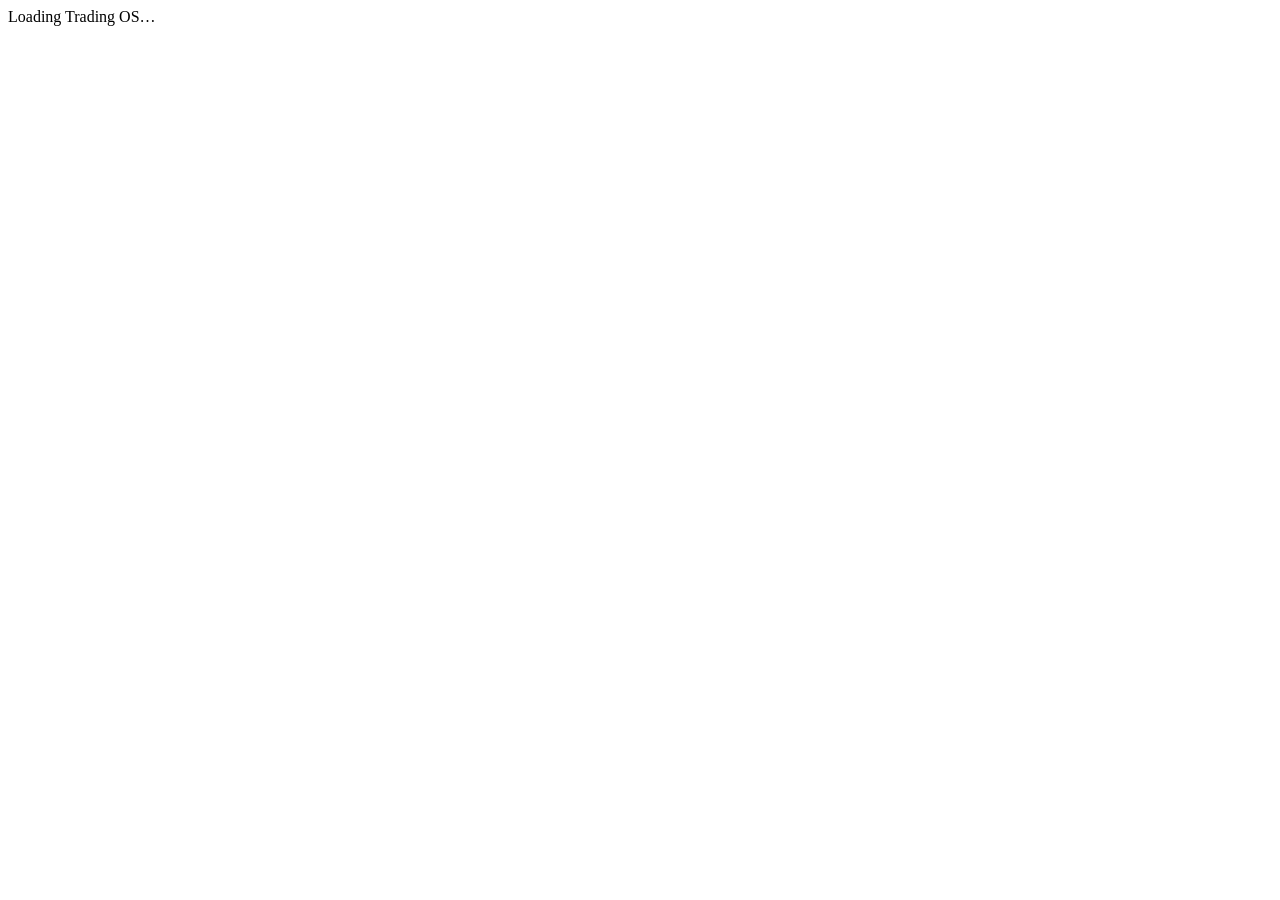
==== trader_ai/src/tradeintel/ui/static/index.html @ 8420f35d "Add Trading OS: local dashboard, agent trace inspector and in-app companion - tradeintel ui: stdlib " ====
<!doctype html>
<html lang="en">
<head>
  <meta charset="utf-8">
  <meta name="viewport" content="width=device-width, initial-scale=1">
  <meta name="ti-token" content="__TI_TOKEN__">
  <title>Trading OS</title>
  <link rel="icon" href="data:,">
  <link rel="stylesheet" href="/css/app.css">
  <script src="/vendor/lightweight-charts.standalone.production.js"></script>
  <script type="module" src="/js/app.js"></script>
</head>
<body>
  <div id="app"><div class="state"><div class="t">Loading Trading OS…</div></div></div>
  <noscript>The Trading OS needs JavaScript.</noscript>
</body>
</html>
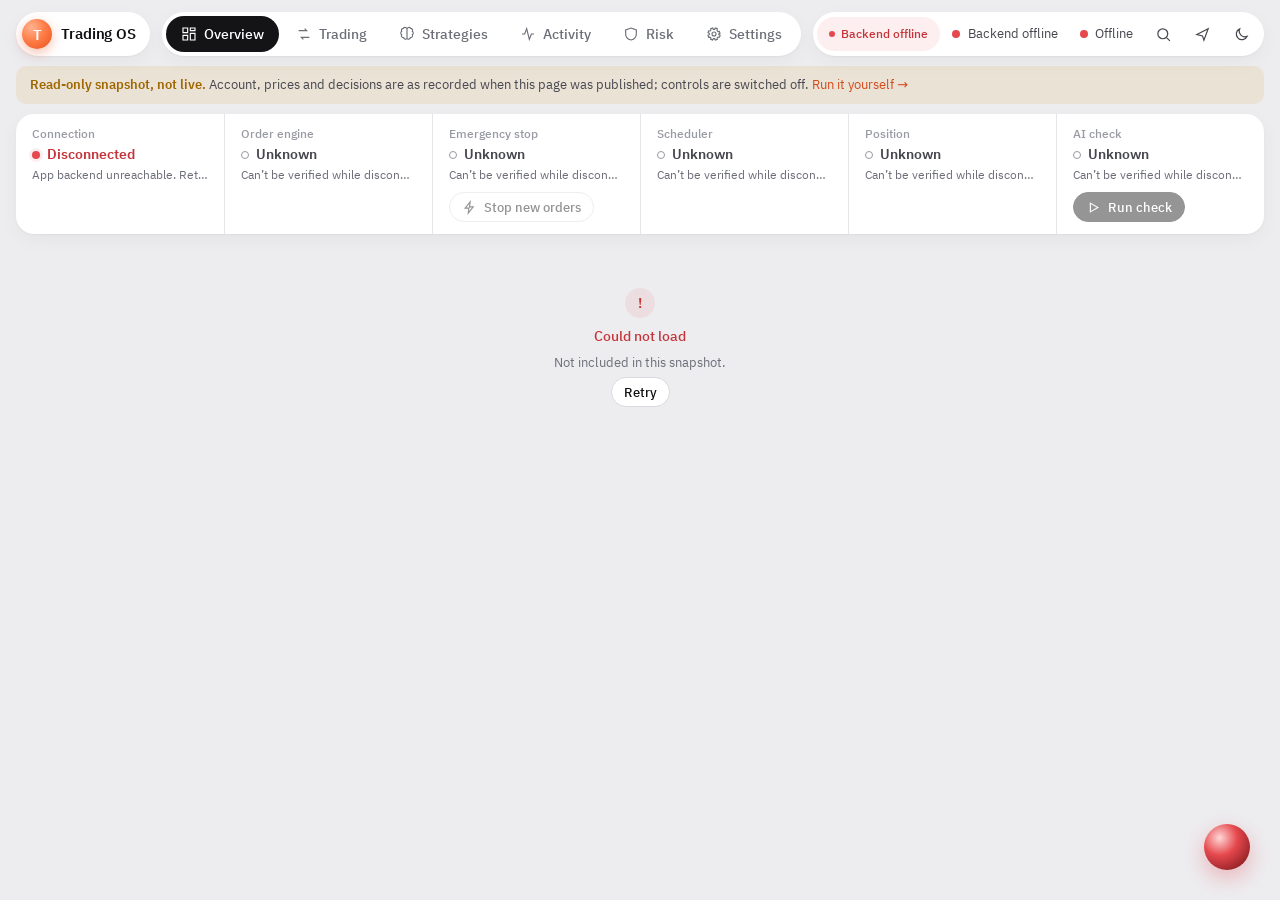
==== commit 2442fe81: "Publish a read-only snapshot of the dashboard on GitHub Pages - `tradeintel ui-export` writes the ap" ====
--- a/trader_ai/src/tradeintel/ui/static/index.html
+++ b/trader_ai/src/tradeintel/ui/static/index.html
@@ -6,9 +6,9 @@
   <meta name="ti-token" content="__TI_TOKEN__">
   <title>Trading OS</title>
   <link rel="icon" href="data:,">
-  <link rel="stylesheet" href="/css/app.css">
-  <script src="/vendor/lightweight-charts.standalone.production.js"></script>
-  <script type="module" src="/js/app.js"></script>
+  <link rel="stylesheet" href="css/app.css">
+  <script src="vendor/lightweight-charts.standalone.production.js"></script>
+  <script type="module" src="js/app.js"></script>
 </head>
 <body>
   <div id="app"><div class="state"><div class="t">Loading Trading OS…</div></div></div>
--- a/trader_ai/src/tradeintel/ui/static/css/app.css
+++ b/trader_ai/src/tradeintel/ui/static/css/app.css
@@ -0,0 +1,611 @@
+/* Trading OS design system — "soft canvas".
+   A light grey canvas with white, generously rounded cards; navigation lives in floating pills with a
+   black indicator that slides to the active tab; one warm orange accent marks the hero card and focus.
+   Colour still always means something: green = gain / healthy, red = loss / stopped / error,
+   amber = caution, grey = off or unknown, violet = text the AI itself produced.
+   Motion: content reveals from a soft blur with a short stagger, balances count up, meters grow,
+   charts draw left to right. All of it is off for prefers-reduced-motion.
+   A dark theme ([data-theme="dark"]) uses the same tokens. */
+
+@font-face { font-family: "Plex Sans"; src: url("../fonts/ibm-plex-sans-latin-400-normal.woff2") format("woff2"); font-weight: 400; font-display: swap; }
+@font-face { font-family: "Plex Sans"; src: url("../fonts/ibm-plex-sans-latin-500-normal.woff2") format("woff2"); font-weight: 500; font-display: swap; }
+@font-face { font-family: "Plex Sans"; src: url("../fonts/ibm-plex-sans-latin-600-normal.woff2") format("woff2"); font-weight: 600; font-display: swap; }
+@font-face { font-family: "Plex Mono"; src: url("../fonts/ibm-plex-mono-latin-400-normal.woff2") format("woff2"); font-weight: 400; font-display: swap; }
+@font-face { font-family: "Plex Mono"; src: url("../fonts/ibm-plex-mono-latin-500-normal.woff2") format("woff2"); font-weight: 500; font-display: swap; }
+
+:root {
+  /* surfaces */
+  --bg: #ededf0;
+  --bg-2: #f5f5f7;
+  --surface: #ffffff;
+  --surface-2: #f4f4f6;
+  --surface-3: #e9e9ed;
+  --border: #e6e6ea;
+  --border-2: #dadade;
+  --border-3: #c5c5cc;
+  --row-hover: #f8f8fa;
+  --row-sel: #fff4ef;
+  /* text */
+  --text: #111114;
+  --text-2: #45464e;
+  --muted: #6c6e78;
+  --dim: #989aa3;
+  /* ink = primary buttons and the active nav pill */
+  --ink: #141416;
+  --on-ink: #ffffff;
+  /* meaning */
+  --accent: #f2602f;
+  --accent-text: #d24a1b;
+  --accent-bg: rgba(242, 96, 47, .1);
+  --hero-a: #ff7d48;
+  --hero-b: #e9501d;
+  --pos: #16a56c;
+  --pos-text: #0d8656;
+  --pos-bg: rgba(22, 165, 108, .1);
+  --neg: #e5484d;
+  --neg-text: #c4343a;
+  --neg-bg: rgba(229, 72, 77, .09);
+  --warn: #d98c00;
+  --warn-text: #9f6700;
+  --warn-bg: rgba(217, 140, 0, .11);
+  --ai: #7a5cf5;
+  --ai-text: #5f43da;
+  --ai-bg: rgba(122, 92, 245, .09);
+  --info: #2f6fe4;
+  --info-text: #2257be;
+  --info-bg: rgba(47, 111, 228, .08);
+  /* chart */
+  --chart-bg: #ffffff;
+  --chart-grid: #f1f1f4;
+  --chart-text: #8b8d96;
+  --legend-bg: rgba(255, 255, 255, .88);
+  --overlay: rgba(24, 24, 30, .32);
+  /* shape */
+  --r: 10px;
+  --r-sm: 8px;
+  --r-lg: 18px;
+  --pill: 999px;
+  --shadow: 0 1px 2px rgba(17, 17, 22, .04), 0 6px 20px rgba(17, 17, 22, .04);
+  --shadow-up: 0 2px 4px rgba(17, 17, 22, .05), 0 12px 30px rgba(17, 17, 22, .07);
+  --shadow-pop: 0 24px 60px rgba(17, 17, 22, .18), 0 0 0 1px var(--border);
+  /* type */
+  --font: "Plex Sans", "Segoe UI Variable Text", system-ui, sans-serif;
+  --mono: "Plex Mono", "Cascadia Mono", Consolas, monospace;
+  /* motion */
+  --ease: cubic-bezier(.2, .75, .2, 1);
+  --spring: cubic-bezier(.34, 1.3, .5, 1);
+  --fast: .15s;
+  --med: .28s;
+  color-scheme: light;
+}
+
+:root[data-theme="dark"] {
+  --bg: #0b0c0e;
+  --bg-2: #101114;
+  --surface: #15161a;
+  --surface-2: #1b1d22;
+  --surface-3: #24262c;
+  --border: #24262d;
+  --border-2: #2f323a;
+  --border-3: #3d414b;
+  --row-hover: #191b20;
+  --row-sel: #2a1d18;
+  --text: #ededf0;
+  --text-2: #b9bcc5;
+  --muted: #8b8f9a;
+  --dim: #62666f;
+  --ink: #f1f1f3;
+  --on-ink: #111114;
+  --accent: #ff6d3a;
+  --accent-text: #ff8d63;
+  --accent-bg: rgba(255, 109, 58, .13);
+  --pos: #25c585;
+  --pos-text: #3fd696;
+  --pos-bg: rgba(37, 197, 133, .12);
+  --neg: #f2555a;
+  --neg-text: #ff8a8e;
+  --neg-bg: rgba(242, 85, 90, .12);
+  --warn: #f0b03f;
+  --warn-text: #f5c46a;
+  --warn-bg: rgba(240, 176, 63, .12);
+  --ai: #a594f5;
+  --ai-text: #c4b9ff;
+  --ai-bg: rgba(165, 148, 245, .12);
+  --info: #5b97ff;
+  --info-text: #8db6ff;
+  --info-bg: rgba(91, 151, 255, .12);
+  --chart-bg: #15161a;
+  --chart-grid: #1d1f24;
+  --chart-text: #7d818b;
+  --legend-bg: rgba(21, 22, 26, .85);
+  --overlay: rgba(4, 5, 7, .66);
+  --shadow: 0 1px 2px rgba(0, 0, 0, .3);
+  --shadow-up: 0 2px 4px rgba(0, 0, 0, .35), 0 12px 30px rgba(0, 0, 0, .3);
+  --shadow-pop: 0 24px 60px rgba(0, 0, 0, .6), 0 0 0 1px var(--border-2);
+  color-scheme: dark;
+}
+
+* { box-sizing: border-box; }
+html, body { margin: 0; height: 100%; }
+body { background: var(--bg); color: var(--text); font: 13.5px/1.5 var(--font); -webkit-font-smoothing: antialiased; overflow: hidden; transition: background var(--med), color var(--med); }
+button, input, select, textarea { font: inherit; color: inherit; }
+a { color: var(--accent-text); text-decoration: none; }
+a:hover { text-decoration: underline; }
+:focus-visible { outline: 2px solid var(--accent); outline-offset: 2px; border-radius: 6px; }
+::selection { background: rgba(242, 96, 47, .25); }
+.mono, .num { font-family: var(--mono); font-variant-numeric: tabular-nums; }
+.num { text-align: right; white-space: nowrap; }
+.muted { color: var(--muted); }
+.dim { color: var(--dim); }
+.pos { color: var(--pos-text); }
+.neg { color: var(--neg-text); }
+.warn { color: var(--warn-text); }
+.ai { color: var(--ai-text); }
+.small { font-size: 12.5px; }
+.nowrap { white-space: nowrap; }
+.sr-only { position: absolute; width: 1px; height: 1px; overflow: hidden; clip: rect(0 0 0 0); }
+
+/* ============================================================ shell: floating pills */
+.shell { display: flex; flex-direction: column; height: 100vh; }
+.hdr { flex: none; display: flex; align-items: center; gap: 10px; padding: 12px 16px 10px; position: relative; z-index: 35; }
+.pillbox { display: flex; align-items: center; gap: 2px; height: 44px; padding: 4px; border-radius: var(--pill); background: var(--surface); box-shadow: var(--shadow); min-width: 0; }
+.brand { display: flex; align-items: center; gap: 9px; padding: 0 14px 0 6px; color: var(--text); }
+.brand:hover { text-decoration: none; }
+.brand-mark {
+  width: 30px; height: 30px; flex: none; border-radius: 50%; display: grid; place-items: center; color: #fff; font: 600 15px/1 var(--font);
+  background: radial-gradient(circle at 32% 28%, #ffb38f, var(--hero-a) 45%, var(--hero-b));
+  box-shadow: 0 4px 12px rgba(233, 80, 29, .35);
+}
+.brand-mark::before { content: "T"; }
+.brand-name { font-weight: 600; font-size: 14.5px; letter-spacing: -.1px; white-space: nowrap; }
+.tabs { position: relative; overflow-x: auto; scrollbar-width: none; margin: 0 auto; }
+.tabs::-webkit-scrollbar { display: none; }
+.tabs a {
+  position: relative; z-index: 1; display: inline-flex; align-items: center; gap: 7px; height: 36px; padding: 0 15px; border-radius: var(--pill);
+  color: var(--muted); font-weight: 500; white-space: nowrap; transition: color var(--med) var(--ease);
+}
+.tabs a svg { width: 16px; height: 16px; stroke: currentColor; fill: none; stroke-width: 1.7; flex: none; }
+.tabs a:hover { color: var(--text); text-decoration: none; }
+.tabs a.active { color: var(--on-ink); }
+.tab-ind { position: absolute; z-index: 0; top: 4px; left: 0; height: 36px; width: 0; border-radius: var(--pill); background: var(--ink); transition: transform .42s var(--spring), width .42s var(--spring); }
+.tabs .badge { height: 18px; padding: 0 6px; font-size: 11px; }
+.tools { flex: none; }
+.env-chip {
+  display: inline-flex; align-items: center; gap: 6px; height: 34px; padding: 0 12px; border-radius: var(--pill); white-space: nowrap;
+  font-size: 12px; font-weight: 500; color: var(--text-2); background: var(--surface-2);
+}
+.env-chip::before { content: ""; width: 6px; height: 6px; border-radius: 50%; background: var(--pos); }
+.env-chip.bad { color: var(--neg-text); background: var(--neg-bg); }
+.env-chip.bad::before { background: var(--neg); }
+.hbtn {
+  position: relative; display: inline-flex; align-items: center; justify-content: center; gap: 7px; height: 36px; min-width: 36px; padding: 0 10px; border-radius: var(--pill); cursor: pointer;
+  border: 0; background: transparent; color: var(--text-2); font-size: 13px; white-space: nowrap;
+  transition: background var(--fast), color var(--fast), transform var(--fast);
+}
+.hbtn:hover { background: var(--surface-2); color: var(--text); }
+.hbtn:active { transform: scale(.96); }
+.hbtn svg { width: 17px; height: 17px; stroke: currentColor; fill: none; stroke-width: 1.7; }
+.hbtn .dot { width: 8px; height: 8px; border-radius: 50%; background: var(--pos); }
+.hbtn.warn .dot { background: var(--warn); }
+.hbtn.bad .dot { background: var(--neg); }
+
+.snapshot-banner { flex: none; margin: 0 16px 10px; padding: 9px 14px; border-radius: var(--r); background: var(--warn-bg); color: var(--text-2); font-size: 13px; }
+.snapshot-banner b { color: var(--warn-text); }
+
+/* ============================================================ system status strip (the single source of "what is running") */
+.strip {
+  flex: none; display: grid; grid-template-columns: repeat(6, minmax(0, 1fr)); margin: 0 16px; background: var(--surface);
+  border-radius: var(--r-lg); box-shadow: var(--shadow); position: relative; z-index: 20; overflow: hidden;
+}
+.cell { padding: 11px 16px 12px; min-width: 0; display: grid; grid-template-columns: minmax(0, 1fr); align-content: start; }
+.cell + .cell { border-left: 1px solid var(--border); }
+.cell-k { grid-column: 1; font-size: 11.5px; font-weight: 500; color: var(--dim); white-space: nowrap; }
+.cell-v { grid-column: 1; margin-top: 2px; min-width: 0; }
+.cell-s { grid-column: 1; font-size: 12px; color: var(--muted); white-space: nowrap; overflow: hidden; text-overflow: ellipsis; margin-top: 1px; }
+/* the action sits under the status it changes, so it never covers the label at any width */
+.cell-a { margin-top: 8px; }
+.cell-a .btn { height: 30px; padding: 0 13px; font-size: 12.5px; }
+
+/* status label: dot + word. Tone is the only thing that changes colour. */
+.sbadge { display: inline-flex; align-items: center; gap: 7px; font-weight: 600; font-size: 14px; color: var(--text); white-space: nowrap; transition: color var(--med); }
+.sbadge i { width: 8px; height: 8px; border-radius: 50%; background: var(--dim); flex: none; transition: background var(--med), box-shadow var(--med); }
+.sbadge.pos i { background: var(--pos); box-shadow: 0 0 0 3px var(--pos-bg); }
+.sbadge.neg { color: var(--neg-text); } .sbadge.neg i { background: var(--neg); box-shadow: 0 0 0 3px var(--neg-bg); }
+.sbadge.warn { color: var(--warn-text); } .sbadge.warn i { background: var(--warn); box-shadow: 0 0 0 3px var(--warn-bg); }
+.sbadge.accent { color: var(--info-text); } .sbadge.accent i { background: var(--info); }
+.sbadge.mute { color: var(--text-2); } .sbadge.mute i { background: transparent; border: 1.5px solid var(--dim); }
+.sbadge.live i { animation: ping 1.8s var(--ease) infinite; }
+.sbadge.busy i { background: transparent; border: 2px solid var(--info); border-top-color: transparent; animation: spin .8s linear infinite; box-shadow: none; }
+.sbadge.chg { animation: chg .6s var(--ease); }
+@keyframes chg { from { opacity: 0; filter: blur(4px); transform: translateY(4px); } to { opacity: 1; filter: none; transform: none; } }
+@keyframes ping { 0% { box-shadow: 0 0 0 0 rgba(22, 165, 108, .45); } 100% { box-shadow: 0 0 0 8px rgba(22, 165, 108, 0); } }
+
+@media (max-width: 1180px) {
+  .strip { grid-template-columns: repeat(3, minmax(0, 1fr)); }
+  .cell:nth-child(3n + 1) { border-left: 0; }
+  .cell:nth-child(n + 4) { border-top: 1px solid var(--border); }
+}
+@media (max-width: 640px) {
+  .strip { grid-template-columns: repeat(2, minmax(0, 1fr)); margin: 0 10px; }
+  .cell { padding: 9px 12px 10px; }
+  .cell:nth-child(n) { border-left: 0; border-top: 1px solid var(--border); }
+  .cell:nth-child(even) { border-left: 1px solid var(--border); }
+  .cell:nth-child(-n + 2) { border-top: 0; }
+  .cell-s { display: none; }
+  .cell-a .btn { width: 100%; }
+  .sbadge { font-size: 13px; }
+}
+
+/* ============================================================ content + page header */
+.content { flex: 1; overflow: auto; padding: 22px 16px 96px; }
+.content > * { max-width: 1560px; margin-left: auto; margin-right: auto; }
+.page-head { display: flex; align-items: flex-end; gap: 16px; flex-wrap: wrap; margin-bottom: 18px; padding: 0 4px; }
+.page-head h1 { margin: 0; font-size: 30px; line-height: 1.15; font-weight: 600; letter-spacing: -.8px; }
+.page-head p { margin: 6px 0 0; color: var(--muted); max-width: 760px; }
+.page-head .subnav { margin-left: auto; }
+.subnav { position: relative; display: inline-flex; padding: 4px; gap: 2px; border-radius: var(--pill); background: var(--surface); box-shadow: var(--shadow); }
+.subnav a { height: 32px; padding: 0 14px; display: inline-flex; align-items: center; border-radius: var(--pill); color: var(--muted); font-weight: 500; font-size: 13px; white-space: nowrap; transition: background var(--med), color var(--med); }
+.subnav a:hover { color: var(--text); text-decoration: none; }
+.subnav a.on { background: var(--ink); color: var(--on-ink); }
+
+/* page entrance (from the reference): heading then cards reveal from a soft blur, staggered by --i */
+@keyframes reveal { from { opacity: 0; filter: blur(8px); transform: translateY(12px) scale(.985); } to { opacity: 1; filter: blur(0); transform: none; } }
+.page > .page-head { animation: reveal .55s var(--ease) both; }
+.page .kpi, .page .panel, .page > .stack > .note, .page .brain-stage { animation: reveal .6s var(--ease) both; animation-delay: calc(var(--i, 0) * 45ms + 80ms); }
+
+/* ============================================================ buttons & inputs */
+.btn {
+  display: inline-flex; align-items: center; justify-content: center; gap: 7px; height: 36px; padding: 0 16px; border-radius: var(--pill);
+  border: 1px solid var(--border-2); background: var(--surface); color: var(--text); cursor: pointer; white-space: nowrap; font-weight: 500;
+  transition: background var(--fast), border-color var(--fast), color var(--fast), transform var(--fast), box-shadow var(--fast), opacity var(--fast);
+}
+.btn:hover:not(:disabled) { background: var(--surface-2); border-color: var(--border-3); text-decoration: none; }
+.btn:active:not(:disabled) { transform: scale(.97); }
+.btn:disabled { opacity: .45; cursor: not-allowed; }
+.btn[aria-busy="true"]:disabled { opacity: .85; cursor: progress; }
+.btn.primary { background: var(--ink); border-color: var(--ink); color: var(--on-ink); }
+.btn.primary:hover:not(:disabled) { background: var(--ink); border-color: var(--ink); box-shadow: 0 6px 16px rgba(17, 17, 22, .22); transform: translateY(-1px); }
+.btn.danger { background: var(--neg-bg); border-color: transparent; color: var(--neg-text); }
+.btn.danger:hover:not(:disabled) { background: var(--neg); border-color: var(--neg); color: #fff; }
+.btn.ghost { background: transparent; border-color: transparent; color: var(--text-2); }
+.btn.ghost:hover:not(:disabled) { background: var(--surface-2); color: var(--text); }
+.btn.sm { height: 30px; padding: 0 12px; font-size: 12.5px; }
+.btn.icon { width: 36px; padding: 0; }
+.btn.icon.sm { width: 30px; }
+.btn svg { width: 15px; height: 15px; stroke: currentColor; fill: none; stroke-width: 1.8; flex: none; }
+kbd { font: 11px var(--mono); padding: 1px 6px; border-radius: 5px; border: 1px solid var(--border-2); background: var(--bg-2); color: var(--muted); }
+.input, select.input, textarea.input {
+  height: 36px; padding: 0 12px; border-radius: var(--r); border: 1px solid var(--border-2); background: var(--surface); outline: none; min-width: 0;
+  transition: border-color var(--fast), box-shadow var(--fast);
+}
+textarea.input { height: auto; padding: 8px 12px; resize: vertical; }
+.input:focus { border-color: var(--accent); box-shadow: 0 0 0 3px var(--accent-bg); }
+.seg { display: inline-flex; padding: 3px; gap: 2px; border-radius: var(--pill); background: var(--surface-2); }
+.seg button { border: 0; background: transparent; color: var(--muted); padding: 0 11px; height: 28px; border-radius: var(--pill); cursor: pointer; font-size: 12.5px; font-weight: 500; transition: background var(--med) var(--ease), color var(--med), box-shadow var(--med); }
+.seg button:hover:not(:disabled) { color: var(--text); }
+.seg button.on { background: var(--surface); color: var(--text); box-shadow: 0 1px 3px rgba(17, 17, 22, .12); }
+.seg button:disabled { color: var(--dim); cursor: not-allowed; }
+.check { display: inline-flex; align-items: center; gap: 6px; color: var(--text-2); font-size: 13px; cursor: pointer; user-select: none; }
+.check input { accent-color: var(--accent); margin: 0; }
+
+/* ============================================================ layout */
+.grid { display: grid; grid-template-columns: repeat(12, minmax(0, 1fr)); gap: 16px; }
+.c3 { grid-column: span 3; } .c4 { grid-column: span 4; } .c5 { grid-column: span 5; } .c6 { grid-column: span 6; }
+.c7 { grid-column: span 7; } .c8 { grid-column: span 8; } .c9 { grid-column: span 9; } .c12 { grid-column: span 12; }
+@media (max-width: 1280px) {
+  .c3, .c9 { grid-column: span 12; } .c4, .c8 { grid-column: span 6; }
+  .grid > .c4:last-child:nth-child(odd) { grid-column: span 12; }
+  .hide-md { display: none !important; }
+}
+@media (max-width: 1100px) { .env-chip { display: none; } }
+@media (max-width: 900px) {
+  .grid > * { grid-column: span 12 !important; }
+  .content { padding: 16px 10px 96px; }
+  .hdr { padding: 10px 10px 8px; gap: 6px; }
+  .brand-name, .hbtn .label { display: none; }
+  .brand { padding: 0 4px; }
+  .tabs a { padding: 0 11px; }
+  .tabs a span { display: none; }
+  .tabs a.active span { display: inline; }
+  .page-head h1 { font-size: 24px; }
+  .page-head .subnav { margin-left: 0; max-width: 100%; overflow-x: auto; }
+}
+@media (max-width: 640px) { .tools .activity, .tools .kbd-hint { display: none; } }
+.row { display: flex; align-items: center; gap: 10px; flex-wrap: wrap; }
+.row.end { justify-content: flex-end; }
+.stack { display: flex; flex-direction: column; gap: 10px; }
+
+/* ============================================================ panels */
+.panel { background: var(--surface); border-radius: var(--r-lg); min-width: 0; display: flex; flex-direction: column; box-shadow: var(--shadow); transition: box-shadow var(--med); }
+.panel-h { display: flex; align-items: center; gap: 10px; padding: 16px 18px 0; min-height: 46px; flex-wrap: wrap; }
+.panel-h h2 { font-size: 14.5px; line-height: 1.3; font-weight: 600; color: var(--text); margin: 0; letter-spacing: -.1px; }
+.panel-h .meta { color: var(--dim); font-size: 12px; }
+.panel-h .tools { margin-left: auto; display: flex; gap: 6px; align-items: center; flex-wrap: wrap; }
+.panel-b { padding: 12px 18px 18px; min-width: 0; flex: 1; }
+.panel-b.flush { padding: 6px 0 6px; }
+.panel-f { padding: 11px 18px; border-top: 1px solid var(--border); color: var(--muted); font-size: 12px; }
+
+/* KPI tiles (the reference's balance cards); the first one is the orange hero */
+.kpis { display: grid; grid-template-columns: repeat(6, minmax(0, 1fr)); gap: 16px; }
+@media (max-width: 1280px) { .kpis { grid-template-columns: repeat(3, minmax(0, 1fr)); } }
+@media (max-width: 640px) { .kpis { grid-template-columns: repeat(2, minmax(0, 1fr)); gap: 10px; } }
+.kpi { position: relative; background: var(--surface); border-radius: var(--r-lg); padding: 15px 18px 16px; min-width: 0; box-shadow: var(--shadow); transition: transform var(--med) var(--ease), box-shadow var(--med); overflow: hidden; }
+.kpi:hover { transform: translateY(-2px); box-shadow: var(--shadow-up); }
+.kpi-k { color: var(--muted); font-size: 12.5px; font-weight: 500; }
+.kpi-v { font: 600 24px/1.25 var(--font); font-variant-numeric: tabular-nums; letter-spacing: -.5px; margin-top: 8px; white-space: nowrap; overflow: hidden; text-overflow: ellipsis; transition: color var(--med); }
+.kpi-v.na { color: var(--dim); }
+.kpi-s { font-size: 12px; color: var(--dim); margin-top: 6px; white-space: nowrap; overflow: hidden; text-overflow: ellipsis; }
+.kpi.hero { background: linear-gradient(150deg, var(--hero-a), var(--hero-b)); color: #fff; box-shadow: 0 10px 28px rgba(233, 80, 29, .3); }
+.kpi.hero::after { content: ""; position: absolute; right: -40px; top: -40px; width: 140px; height: 140px; border-radius: 50%; background: radial-gradient(circle, rgba(255, 255, 255, .28), transparent 70%); pointer-events: none; }
+.kpi.hero .kpi-k, .kpi.hero .kpi-s { color: rgba(255, 255, 255, .82); }
+.kpi.hero .kpi-v, .kpi.hero .kpi-v.na { color: #fff; }
+.chip { display: inline-flex; align-items: center; height: 20px; padding: 0 7px; border-radius: var(--pill); font: 500 11.5px var(--mono); background: var(--surface-2); color: var(--text-2); margin-right: 6px; }
+.chip.pos { background: var(--pos-bg); color: var(--pos-text); } .chip.neg { background: var(--neg-bg); color: var(--neg-text); }
+.kpi.hero .chip { background: rgba(255, 255, 255, .2); color: #fff; }
+@media (max-width: 640px) { .kpi-v { font-size: 19px; } }
+.flash-up { animation: flashUp .9s var(--ease); }
+.flash-down { animation: flashDown .9s var(--ease); }
+@keyframes flashUp { 0% { color: var(--pos); } }
+@keyframes flashDown { 0% { color: var(--neg); } }
+
+/* stat strip (backtest results) */
+.strip-stats { display: grid; grid-template-columns: repeat(auto-fit, minmax(130px, 1fr)); gap: 1px; background: var(--border); border-radius: var(--r); overflow: hidden; }
+.stat { padding: 12px 14px; background: var(--surface); min-width: 0; }
+.stat .k { color: var(--muted); font-size: 12px; }
+.stat .v { font: 500 17px/1.35 var(--mono); margin-top: 2px; font-variant-numeric: tabular-nums; overflow-wrap: anywhere; }
+.stat .s { color: var(--dim); font-size: 11.5px; margin-top: 2px; }
+
+/* tables */
+.tbl-wrap { overflow: auto; }
+table.tbl { width: 100%; border-collapse: collapse; font-size: 13px; }
+.tbl th {
+  position: sticky; top: 0; z-index: 1; background: var(--surface); text-align: left; font-weight: 500; color: var(--dim);
+  font-size: 12px; padding: 9px 18px 9px 0; border-bottom: 1px solid var(--border); white-space: nowrap;
+}
+.tbl td { padding: 10px 18px 10px 0; border-bottom: 1px solid var(--border); vertical-align: top; }
+.tbl th:first-child, .tbl td:first-child { padding-left: 18px; }
+.tbl tr:last-child td { border-bottom: 0; }
+.tbl tbody tr { transition: background var(--fast); }
+.tbl tbody tr:hover td { background: var(--row-hover); }
+.tbl tr.sel td { background: var(--row-sel); }
+.tbl tr.sel td:first-child { box-shadow: inset 3px 0 0 var(--accent); }
+.tbl tr.click { cursor: pointer; }
+.tbl th.num, .tbl td.num { text-align: right; }
+
+.kv { display: grid; grid-template-columns: max-content 1fr; gap: 8px 18px; margin: 0; }
+.kv dt { color: var(--muted); }
+.kv dd { margin: 0; min-width: 0; overflow-wrap: anywhere; }
+
+.badge {
+  display: inline-flex; align-items: center; gap: 4px; padding: 0 9px; height: 22px; border-radius: var(--pill);
+  font-size: 11.5px; font-weight: 500; white-space: nowrap; color: var(--text-2); background: var(--surface-2);
+}
+.badge.pos { color: var(--pos-text); background: var(--pos-bg); }
+.badge.neg { color: var(--neg-text); background: var(--neg-bg); }
+.badge.warn { color: var(--warn-text); background: var(--warn-bg); }
+.badge.ai { color: var(--ai-text); background: var(--ai-bg); }
+.badge.info { color: var(--info-text); background: var(--info-bg); }
+
+/* states */
+.state { display: flex; flex-direction: column; align-items: center; justify-content: center; gap: 6px; padding: 32px 18px; color: var(--muted); text-align: center; }
+.state .t { color: var(--text); font-weight: 500; }
+.state.err .t { color: var(--neg-text); }
+.state.err::before { content: "!"; width: 30px; height: 30px; border-radius: 50%; display: grid; place-items: center; font-weight: 600; color: var(--neg-text); background: var(--neg-bg); margin-bottom: 2px; }
+.skeleton { height: 12px; border-radius: 6px; background: linear-gradient(90deg, var(--surface-2) 0%, var(--surface-3) 50%, var(--surface-2) 100%); background-size: 200% 100%; animation: shimmer 1.3s ease-in-out infinite; }
+.skeleton.block { height: 100%; min-height: 120px; border-radius: var(--r); }
+@keyframes shimmer { to { background-position: -200% 0; } }
+.note { border-radius: var(--r); padding: 11px 14px; background: var(--info-bg); color: var(--text-2); }
+.note.warn { background: var(--warn-bg); }
+.note.neg { background: var(--neg-bg); }
+.note.ai { background: var(--ai-bg); }
+.note b { color: var(--text); font-weight: 600; }
+
+/* meters grow from zero when the page enters (like the reference's bars) */
+.meter { height: 6px; background: var(--surface-3); border-radius: var(--pill); overflow: hidden; min-width: 60px; margin-top: 7px; }
+.meter > i { display: block; height: 100%; background: var(--pos); border-radius: var(--pill); transform-origin: left; transition: width .5s var(--ease); }
+.meter.w > i { background: var(--warn); }
+.meter.b > i { background: var(--neg); }
+.entering .meter > i { animation: grow .9s var(--ease) both; animation-delay: .25s; }
+@keyframes grow { from { transform: scaleX(0); } }
+
+/* charts draw in from the left whenever they are (re)built */
+.chart { width: 100%; height: 360px; position: relative; }
+.chart.tall { height: calc(100vh - 330px); min-height: 400px; }
+.chart.short { height: 260px; }
+.chart > div:not(.legend):not(.ph) { animation: draw 1s var(--ease) both; }
+@keyframes draw { from { clip-path: inset(0 100% 0 0); } to { clip-path: inset(0 0 0 0); } }
+.legend { position: absolute; left: 14px; top: 10px; z-index: 3; font: 11.5px var(--mono); color: var(--text-2); pointer-events: none; background: var(--legend-bg); padding: 2px 8px; border-radius: var(--pill); }
+.chg-pill { font: 500 12px var(--mono); padding: 2px 9px; border-radius: var(--pill); background: var(--surface-2); }
+.chg-pill.pos { background: var(--pos-bg); color: var(--pos-text); } .chg-pill.neg { background: var(--neg-bg); color: var(--neg-text); }
+
+/* ============================================================ overview: latest decision card + pipeline */
+.decision h3 { font-size: 18px; line-height: 1.3; font-weight: 600; margin: 0 0 6px; letter-spacing: -.3px; }
+.decision h3 .ai { color: var(--ai-text); }
+.decision .why { color: var(--text-2); margin: 0 0 16px; }
+.decision .eyebrow { color: var(--dim); font-size: 12px; margin-bottom: 8px; display: flex; gap: 6px; flex-wrap: wrap; }
+.decision.fresh { animation: fresh 2s var(--ease); }
+@keyframes fresh { 0% { box-shadow: 0 0 0 3px var(--accent); } 100% { box-shadow: var(--shadow); } }
+.rail { list-style: none; margin: 0 0 16px; padding: 0; display: flex; flex-direction: column; }
+.station { display: grid; grid-template-columns: 24px 1fr; column-gap: 10px; position: relative; padding-bottom: 12px; }
+.station::before { content: ""; position: absolute; left: 11px; top: 24px; bottom: 0; width: 2px; background: var(--border-2); }
+.station:last-child { padding-bottom: 0; }
+.station:last-child::before { display: none; }
+.station.passed::before { background: var(--pos); opacity: .45; }
+.station .dotc { width: 24px; height: 24px; border-radius: 50%; display: grid; place-items: center; background: var(--surface-2); color: var(--dim); font: 600 11px/1 var(--font); grid-row: 1 / 3; }
+.station.passed .dotc { color: var(--pos-text); background: var(--pos-bg); }
+.station.stopped .dotc { color: var(--warn-text); background: var(--warn-bg); }
+.station.blocked .dotc { color: var(--neg-text); background: var(--neg-bg); }
+.station .nm { font-weight: 600; font-size: 13px; line-height: 24px; }
+.station .ds { color: var(--muted); font-size: 12.5px; }
+.station.stopped .ds, .station.blocked .ds { color: var(--text-2); }
+.entering .station { animation: reveal .5s var(--ease) both; }
+.entering .station:nth-child(2) { animation-delay: .35s; } .entering .station:nth-child(3) { animation-delay: .43s; }
+.entering .station:nth-child(4) { animation-delay: .51s; } .entering .station:nth-child(5) { animation-delay: .59s; }
+.entering .station:nth-child(1) { animation-delay: .27s; }
+.next { padding: 11px 14px; border-radius: var(--r); background: var(--surface-2); color: var(--text-2); font-size: 13px; }
+.next b { color: var(--text); }
+
+/* agent graph */
+.graph { width: 100%; height: auto; }
+.graph .node rect { fill: var(--surface-2); stroke: var(--border-2); rx: 12; transition: stroke var(--fast); }
+.graph .node.agent rect { stroke: var(--ai); stroke-opacity: .5; }
+.graph .node.sel rect { stroke: var(--accent); stroke-opacity: 1; stroke-width: 2; }
+.graph .node.diag rect { stroke: var(--warn); }
+.graph .node text { fill: var(--text); font: 500 13px var(--font); }
+.graph .node text.sub { fill: var(--muted); font-size: 11.5px; font-weight: 400; }
+.graph .node { cursor: pointer; }
+.graph .node:hover rect { stroke: var(--accent); }
+.graph path { stroke: var(--border-3); fill: none; stroke-width: 1.4; marker-end: url(#arrow); }
+
+/* 3D model: always a dark stage (like the reference's dark card), whatever the theme */
+.brain-stage { position: relative; height: calc(100vh - 330px); min-height: 460px; border-radius: var(--r-lg); overflow: hidden; box-shadow: var(--shadow); background: radial-gradient(ellipse at 50% 42%, #1b1f2c 0%, #0f1116 55%, #0a0b0d 100%); }
+.brain-stage canvas { display: block; width: 100%; height: 100%; cursor: grab; touch-action: none; }
+.brain-labels { position: absolute; inset: 0; pointer-events: none; overflow: hidden; }
+.brain-label { position: absolute; left: 0; top: 0; font: 500 11.5px var(--font); color: #c9ccd4; white-space: nowrap; text-shadow: 0 1px 3px #000, 0 0 8px #000; }
+.brain-label.research { color: #cbc2ff; }
+.brain-label.stem { color: #8b8f9a; }
+.brain-tip { position: absolute; z-index: 3; max-width: 300px; padding: 8px 11px; border-radius: var(--r); background: rgba(26, 28, 33, .97); color: #ececef; font-size: 12.5px; pointer-events: none; }
+.brain-slider { flex: 1; min-width: 160px; accent-color: var(--accent); }
+
+/* decision trace */
+.trace { list-style: none; margin: 0; padding: 0; }
+.trace li { display: grid; grid-template-columns: 26px 1fr; gap: 10px; position: relative; padding-bottom: 14px; }
+.trace li::before { content: ""; position: absolute; left: 12px; top: 26px; bottom: 0; width: 2px; background: var(--border); }
+.trace li:last-child::before { display: none; }
+.trace .n { width: 26px; height: 26px; border-radius: 50%; display: grid; place-items: center; font: 500 11.5px var(--mono); background: var(--surface-2); color: var(--text-2); }
+.trace .n.ok { background: var(--pos-bg); color: var(--pos-text); }
+.trace .n.no { color: var(--dim); }
+.trace .n.bad { background: var(--neg-bg); color: var(--neg-text); }
+.trace h4 { margin: 3px 0 4px; font-size: 13.5px; font-weight: 600; }
+.trace pre, pre.code {
+  margin: 6px 0 0; padding: 10px 12px; background: var(--bg-2); border-radius: var(--r-sm);
+  font: 12px/1.5 var(--mono); color: var(--text-2); white-space: pre-wrap; overflow-wrap: anywhere; max-height: 280px; overflow: auto;
+}
+
+/* ============================================================ overlays */
+.overlay { position: fixed; inset: 0; background: var(--overlay); backdrop-filter: blur(3px); z-index: 50; display: flex; align-items: flex-start; justify-content: center; padding-top: 12vh; animation: fadein var(--fast) ease-out; }
+@keyframes fadein { from { opacity: 0; } to { opacity: 1; } }
+.dialog { width: min(480px, calc(100vw - 32px)); background: var(--surface); border-radius: 22px; box-shadow: var(--shadow-pop); animation: pop .32s var(--spring); }
+@keyframes pop { from { opacity: 0; filter: blur(4px); transform: translateY(10px) scale(.96); } to { opacity: 1; filter: none; transform: none; } }
+.dialog h3 { margin: 0; padding: 22px 22px 0; font-size: 18px; font-weight: 600; letter-spacing: -.3px; }
+.dialog .body { padding: 10px 22px 18px; display: flex; flex-direction: column; gap: 10px; color: var(--text-2); }
+.dialog .foot { padding: 14px 22px 18px; display: flex; justify-content: flex-end; gap: 8px; }
+
+.palette { width: min(640px, calc(100vw - 32px)); background: var(--surface); border-radius: 20px; overflow: hidden; box-shadow: var(--shadow-pop); animation: pop .3s var(--spring); }
+.palette input { width: 100%; height: 54px; border: 0; border-bottom: 1px solid var(--border); background: transparent; padding: 0 20px; outline: none; font-size: 15px; }
+.palette ul { list-style: none; margin: 0; padding: 6px; max-height: 52vh; overflow: auto; }
+.palette li { display: flex; align-items: center; gap: 10px; padding: 9px 14px; border-radius: 12px; cursor: pointer; }
+.palette li.on { background: var(--surface-2); }
+.palette li .grp { margin-left: auto; color: var(--dim); font-size: 11.5px; }
+
+.drop { position: fixed; top: 64px; right: 16px; width: min(400px, calc(100vw - 24px)); max-height: 70vh; overflow: auto; z-index: 40; background: var(--surface); border-radius: var(--r-lg); box-shadow: var(--shadow-pop); animation: pop .26s var(--spring); }
+.alert-item { display: grid; grid-template-columns: 3px 1fr; gap: 12px; padding: 11px 18px; border-bottom: 1px solid var(--border); }
+.alert-item:last-child { border-bottom: 0; }
+.alert-item .bar { border-radius: 2px; background: var(--info); }
+.alert-item.warn .bar { background: var(--warn); }
+.alert-item.danger .bar { background: var(--neg); }
+
+.toasts { position: fixed; bottom: 84px; right: 20px; z-index: 60; display: flex; flex-direction: column; gap: 8px; align-items: flex-end; max-width: calc(100vw - 40px); }
+.toast { background: var(--ink); color: var(--on-ink); border-radius: 16px; padding: 11px 16px; box-shadow: var(--shadow-pop); max-width: 460px; animation: slidein .34s var(--spring); }
+@keyframes slidein { from { opacity: 0; filter: blur(4px); transform: translateY(10px) scale(.97); } to { opacity: 1; filter: none; transform: none; } }
+.toast.pos, .toast.neg, .toast.busy { font-weight: 500; }
+.toast.pos::before, .toast.neg::before { content: ""; display: inline-block; width: 8px; height: 8px; border-radius: 50%; margin-right: 9px; vertical-align: 1px; }
+.toast.pos::before { background: var(--pos); } .toast.neg::before { background: var(--neg); }
+@media (max-width: 640px) { .toasts { left: 12px; right: 12px; bottom: 12px; align-items: stretch; } }
+.spin { width: 14px; height: 14px; border-radius: 50%; border: 2px solid currentColor; border-top-color: transparent; opacity: .8; animation: spin .8s linear infinite; flex: none; display: inline-block; }
+.spin.sm { width: 10px; height: 10px; border-width: 2px; margin-right: 4px; }
+@keyframes spin { to { transform: rotate(360deg); } }
+
+/* ============================================================ companion */
+.orb-wrap { position: fixed; z-index: 45; width: 46px; height: 46px; touch-action: none; }
+.orb {
+  width: 46px; height: 46px; border-radius: 50%; border: 0; padding: 0; cursor: pointer; position: relative;
+  background: radial-gradient(circle at 34% 30%, #ffc6ab 0%, var(--hero-a) 40%, var(--hero-b) 80%);
+  box-shadow: 0 8px 22px rgba(233, 80, 29, .4); transition: transform var(--med) var(--spring);
+}
+.orb:hover { transform: scale(1.08); }
+.orb::after { content: ""; position: absolute; inset: -6px; border-radius: 50%; border: 2px solid transparent; border-top-color: var(--accent); opacity: 0; transition: opacity .2s; }
+.orb-wrap.thinking .orb::after, .orb-wrap.working .orb::after { opacity: 1; animation: spin 1s linear infinite; }
+.orb-wrap.alert .orb { background: radial-gradient(circle at 34% 30%, #ffeccc 0%, var(--warn) 40%, #8a5a00 85%); box-shadow: 0 8px 22px rgba(217, 140, 0, .35); }
+.orb-wrap.error .orb { background: radial-gradient(circle at 34% 30%, #ffd6d6 0%, var(--neg) 40%, #8a1d21 85%); box-shadow: 0 8px 22px rgba(229, 72, 77, .35); }
+.orb-count { position: absolute; top: -3px; right: -3px; min-width: 18px; height: 18px; padding: 0 5px; border-radius: 9px; background: var(--ink); color: var(--on-ink); font: 600 11px/18px var(--mono); text-align: center; pointer-events: none; }
+.orb-bubble { position: absolute; bottom: 56px; right: 0; width: 250px; padding: 10px 13px; border-radius: 14px; background: var(--ink); color: var(--on-ink); font-size: 13px; box-shadow: var(--shadow-pop); pointer-events: none; animation: slidein .3s var(--spring); }
+
+.cpanel { position: fixed; z-index: 46; width: min(400px, calc(100vw - 24px)); height: min(580px, calc(100vh - 90px)); display: flex; flex-direction: column; background: var(--surface); border-radius: 22px; box-shadow: var(--shadow-pop); }
+.cpanel-h { display: flex; align-items: center; gap: 10px; padding: 12px 10px 12px 14px; border-bottom: 1px solid var(--border); }
+.cpanel-h .t { font-weight: 600; font-size: 14.5px; }
+.cpanel-h .st { color: var(--muted); font-size: 12px; white-space: nowrap; overflow: hidden; text-overflow: ellipsis; }
+.cpanel-h .tools { margin-left: auto; display: flex; gap: 2px; }
+.cmsgs { flex: 1; overflow: auto; padding: 14px 16px; display: flex; flex-direction: column; gap: 12px; }
+.msg { max-width: 92%; white-space: pre-wrap; overflow-wrap: anywhere; animation: slidein .3s var(--spring); }
+.msg.me { align-self: flex-end; background: var(--ink); color: var(--on-ink); padding: 8px 13px; border-radius: 16px 16px 4px 16px; }
+.msg.bot { align-self: flex-start; }
+.msg.bot .src { display: flex; gap: 6px; align-items: center; margin-bottom: 4px; }
+.msg.bot .txt { background: var(--surface-2); padding: 9px 13px; border-radius: 4px 16px 16px 16px; color: var(--text); }
+.proposal { margin-top: 8px; background: var(--accent-bg); border-radius: 14px; padding: 11px 13px; display: flex; flex-direction: column; gap: 8px; }
+.proposal.danger { background: var(--neg-bg); }
+.chips { display: flex; gap: 6px; flex-wrap: wrap; padding: 10px 16px 0; }
+.chips .chip { height: auto; padding: 5px 12px; font: 12.5px var(--font); border: 1px solid var(--border-2); background: var(--surface); cursor: pointer; transition: color var(--fast), border-color var(--fast), background var(--fast); }
+.chips .chip:hover { color: var(--text); border-color: var(--border-3); background: var(--surface-2); }
+.cinput { display: flex; gap: 8px; padding: 10px 16px 16px; }
+.cinput .input { flex: 1; height: 40px; border-radius: var(--pill); }
+.typing span { display: inline-block; width: 5px; height: 5px; margin-right: 3px; border-radius: 50%; background: var(--accent); animation: blink 1.2s infinite; }
+.typing span:nth-child(2) { animation-delay: .2s; } .typing span:nth-child(3) { animation-delay: .4s; }
+@keyframes blink { 0%, 80%, 100% { opacity: .25; } 40% { opacity: 1; } }
+
+/* ============================================================ background work (header button + dropdown, backed by the job table) */
+.activity { max-width: 300px; }
+.activity .act-main { display: flex; align-items: center; gap: 8px; min-width: 0; overflow: hidden; }
+.activity .act-main .t { overflow: hidden; text-overflow: ellipsis; }
+.jdot { width: 8px; height: 8px; border-radius: 50%; background: var(--dim); flex: none; }
+.activity.run .jdot { background: var(--info); animation: pulse 1.4s ease-out infinite; }
+.activity.slow .jdot { background: var(--warn); }
+.activity.bad .jdot { background: var(--neg); }
+@keyframes pulse { 0% { box-shadow: 0 0 0 0 rgba(47, 111, 228, .5); } 100% { box-shadow: 0 0 0 8px rgba(47, 111, 228, 0); } }
+.jbar { width: 64px; height: 5px; border-radius: var(--pill); background: var(--surface-3); overflow: hidden; flex: none; }
+.jbar > i { display: block; height: 100%; background: var(--info); border-radius: var(--pill); transition: width .4s var(--ease); }
+.activity.slow .jbar > i { background: var(--warn); }
+.act-drop { position: fixed; top: 64px; right: 16px; width: min(620px, calc(100vw - 24px)); max-height: 70vh; overflow: auto; z-index: 40; background: var(--surface); border-radius: var(--r-lg); box-shadow: var(--shadow-pop); animation: pop .26s var(--spring); }
+.act-sec { padding: 16px 18px 6px; }
+.act-h { font-weight: 600; margin-bottom: 8px; }
+.act-drop .tbl td:first-child { padding-left: 0; }
+@media (max-width: 900px) { .activity .act-main .t, .activity .jbar, .activity .act-main .mono { display: none; } }
+
+/* job / step states */
+.jstate { display: inline-flex; align-items: center; gap: 6px; height: 22px; padding: 0 9px; border-radius: var(--pill); font-size: 11.5px; font-weight: 500; white-space: nowrap; color: var(--text-2); background: var(--surface-2); }
+.jstate i { width: 6px; height: 6px; border-radius: 50%; background: currentColor; }
+.jstate.run { color: var(--info-text); background: var(--info-bg); }
+.jstate.run i { animation: pulse 1.4s ease-out infinite; }
+.jstate.ok { color: var(--pos-text); background: var(--pos-bg); }
+.jstate.bad { color: var(--neg-text); background: var(--neg-bg); }
+.jstate.slow { color: var(--warn-text); background: var(--warn-bg); }
+.jsteps { list-style: none; margin: 4px 0 14px; padding: 0; display: flex; flex-direction: column; gap: 8px; }
+.jsteps li { display: flex; align-items: flex-start; gap: 10px; color: var(--muted); }
+.jsteps li i { width: 16px; height: 16px; border-radius: 50%; border: 2px solid var(--border-2); flex: none; margin-top: 2px; position: relative; transition: background var(--med), border-color var(--med); }
+.jsteps li.done { color: var(--text-2); }
+.jsteps li.done i { border-color: var(--pos); background: var(--pos); }
+.jsteps li.done i::after { content: ""; position: absolute; left: 3px; top: 0; width: 4px; height: 8px; border: solid #fff; border-width: 0 2px 2px 0; transform: rotate(45deg); }
+.jsteps li.live { color: var(--text); font-weight: 500; }
+.jsteps li.live i { border-color: var(--info); border-top-color: transparent; animation: spin .8s linear infinite; }
+.jsteps li.bad { color: var(--neg-text); }
+.jsteps li.bad i { border-color: var(--neg); background: var(--neg); }
+.jsteps li.skip { opacity: .55; }
+.jsteps.big { gap: 12px; }
+.jsteps.big li b { color: var(--text); font-weight: 600; }
+.jrow { display: grid; grid-template-columns: auto 1fr auto; gap: 10px; align-items: start; }
+.jlabel { font-weight: 500; white-space: nowrap; overflow: hidden; text-overflow: ellipsis; }
+
+/* order status summary */
+.ostrip { display: grid; grid-template-columns: repeat(auto-fit, minmax(120px, 1fr)); gap: 10px; }
+.ostat { border-radius: var(--r); padding: 11px 13px; background: var(--surface-2); }
+.ostat .n { font: 600 22px/1.1 var(--font); letter-spacing: -.4px; }
+.ostat .l { color: var(--muted); font-size: 12px; margin-top: 3px; }
+.ostat.zero { opacity: .55; }
+.ostat.pos .n { color: var(--pos-text); } .ostat.neg .n { color: var(--neg-text); } .ostat.warn .n { color: var(--warn-text); } .ostat.info .n { color: var(--info-text); }
+details summary { cursor: pointer; color: var(--text-2); }
+
+/* Settings → Motion: "system" follows the OS, "full" and "reduced" override it */
+@media (prefers-reduced-motion: reduce) {
+  :root:not([data-motion="full"]) *, :root:not([data-motion="full"]) *::before, :root:not([data-motion="full"]) *::after { animation: none !important; transition: none !important; }
+}
+:root[data-motion="reduced"] *, :root[data-motion="reduced"] *::before, :root[data-motion="reduced"] *::after { animation: none !important; transition: none !important; }
